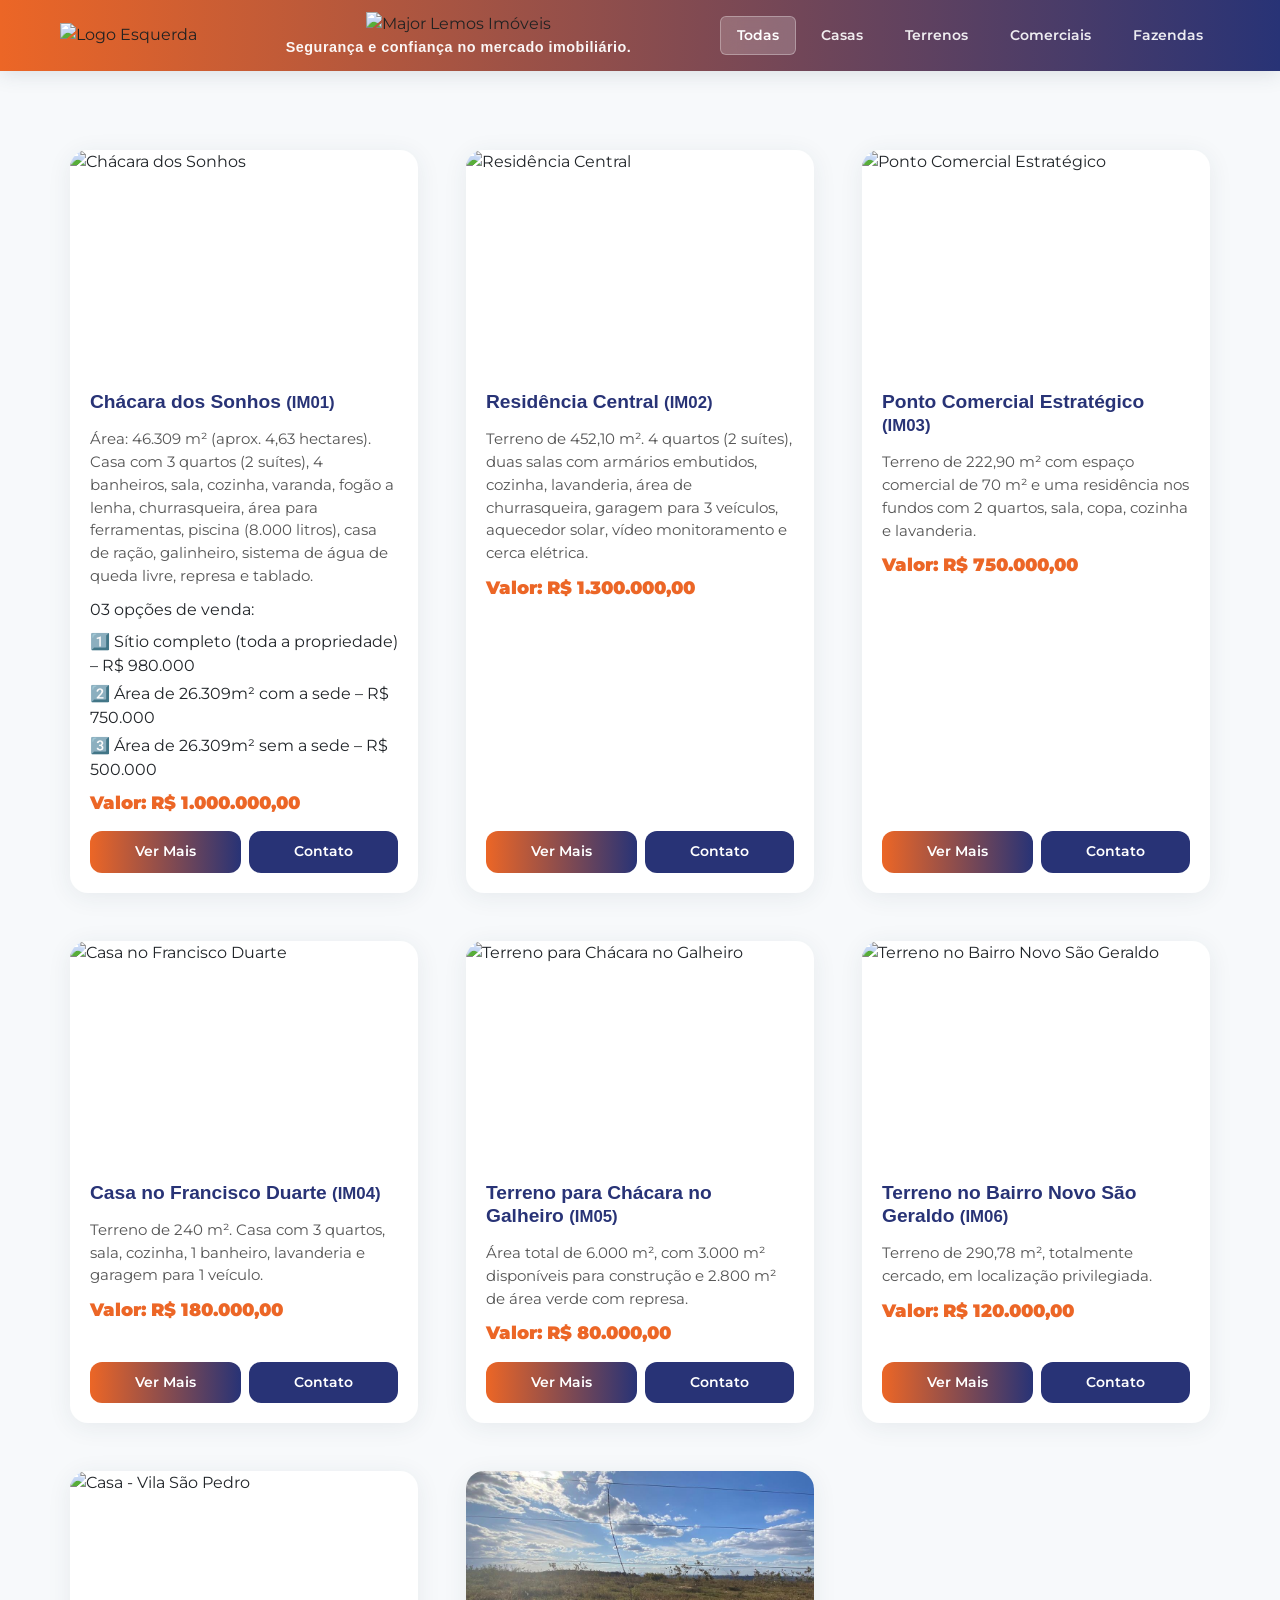
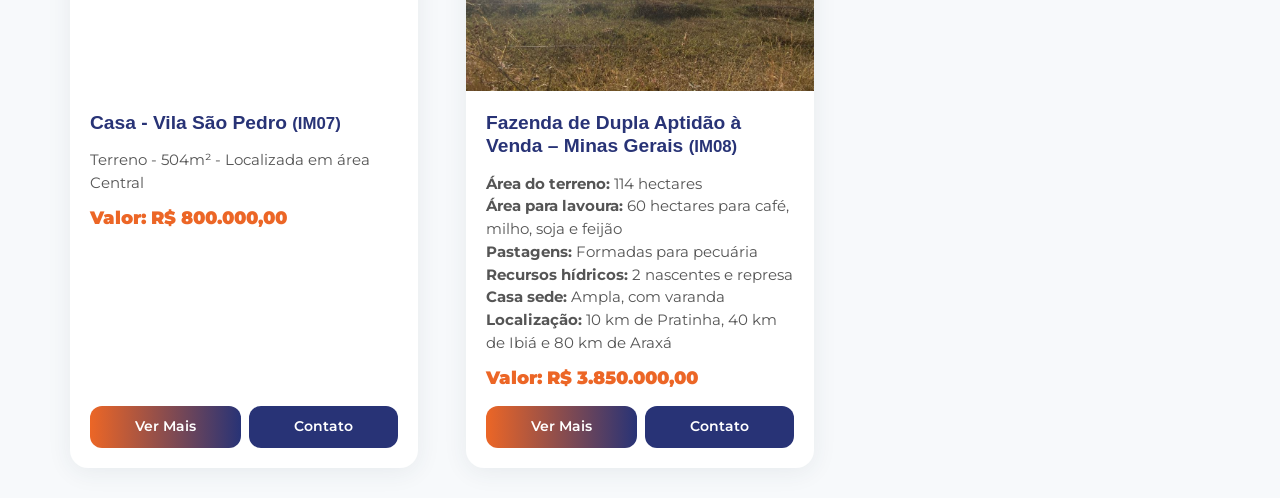
==== index.html @ 381c322c "Add files via upload" ====
<!DOCTYPE html>
<html lang="pt-BR">
<head>
  <meta charset="UTF-8" />
  <meta name="viewport" content="width=device-width, initial-scale=1" />
  <title>Major Lemos Imóveis</title>
  <!-- Importa a fonte Montserrat -->
  <link href="https://fonts.googleapis.com/css2?family=Montserrat:wght@400;600;700&display=swap" rel="stylesheet" />
  <!-- Bootstrap CSS -->
  <link href="https://cdn.jsdelivr.net/npm/bootstrap@5.3.0/dist/css/bootstrap.min.css" rel="stylesheet" />
  <!-- Nosso CSS -->
  <link rel="stylesheet" href="styles.css" />
</head>
<body>
  <!-- Cabeçalho Moderno e Fixo -->
  <header class="site-header" id="header">
    <div class="header-content">
      <!-- Logo Esquerda -->
      <div class="header-left">
        <img src="imageslogo.png" alt="Logo Esquerda" class="header-img" />
      </div>
      
      <!-- Centro: Logo e Slogan -->
      <div class="header-center">
        <img src="imagescenter.png" alt="Major Lemos Imóveis" class="header-img" />
        <p class="slogan">Segurança e confiança no mercado imobiliário.</p>
      </div>
      
      <!-- Menu Desktop -->
      <nav class="header-nav">
        <a class="nav-link active" href="#" data-category="all">Todas</a>
        <a class="nav-link" href="#" data-category="casas">Casas</a>
        <a class="nav-link" href="#" data-category="terrenos">Terrenos</a>
        <a class="nav-link" href="#" data-category="comerciais">Comerciais</a>
        <a class="nav-link" href="#" data-category="fazendas">Fazendas</a>
      </nav>
      
      <!-- Botão Menu Mobile -->
      <button class="mobile-menu-toggle" onclick="toggleMobileMenu()">
        <span>☰ Menu</span>
      </button>
    </div>
    
    <!-- Menu Mobile -->
    <div class="mobile-menu" id="mobileMenu">
      <a class="nav-link active" href="#" data-category="all">Todas</a>
      <a class="nav-link" href="#" data-category="casas">Casas</a>
      <a class="nav-link" href="#" data-category="terrenos">Terrenos</a>
      <a class="nav-link" href="#" data-category="comerciais">Comerciais</a>
      <a class="nav-link" href="#" data-category="fazendas">Fazendas</a>
    </div>
  </header>

  <!-- Seção de Imóveis (Cards) -->
  <main class="container main-container">
    <div class="row g-4" id="property-list">
      <!-- Card 1: Chácara dos Sonhos -->
      <div class="col-xl-4 col-lg-4 col-md-6 col-sm-12 property-card" data-category="casas">
        <div class="card h-100">
          <img src="cha16.jpeg" class="card-img-top" alt="Chácara dos Sonhos" />
          <div class="card-body d-flex flex-column">
            <h5 class="card-title">Chácara dos Sonhos <small>(IM01)</small></h5>
            <div class="card-text-content flex-grow-1">
              <p class="card-text">
                Área: 46.309 m² (aprox. 4,63 hectares). Casa com 3 quartos (2 suítes), 4 banheiros, sala, cozinha, varanda, fogão a lenha, churrasqueira, área para ferramentas, piscina (8.000 litros), casa de ração, galinheiro, sistema de água de queda livre, represa e tablado.
              </p>
              <p class="mb-2">03 opções de venda:</p>
              <p class="mb-1">1️⃣ Sítio completo (toda a propriedade) – R$ 980.000</p>
              <p class="mb-1">2️⃣ Área de 26.309m² com a sede – R$ 750.000</p>
              <p class="mb-2">3️⃣ Área de 26.309m² sem a sede – R$ 500.000</p>
              <p class="price"><strong>Valor: R$ 1.000.000,00</strong></p>
            </div>
            <div class="d-flex justify-content-between gap-2 mt-auto">
              <a href="property1.html" class="btn btn-primary flex-fill">Ver Mais</a>
              <a
                href="https://wa.me/5534984043807?text=Tenho%20interesse%20no%20im%C3%B3vel%20Ch%C3%A1cara%20dos%20Sonhos%20-%20IM01"
                class="btn btn-success flex-fill"
                target="_blank"
                >Contato</a
              >
            </div>
          </div>
        </div>
      </div>

      <!-- Card 2: Residência Central -->
      <div class="col-xl-4 col-lg-4 col-md-6 col-sm-12 property-card" data-category="casas">
        <div class="card h-100">
          <img src="casamajor.jpeg" class="card-img-top" alt="Residência Central" />
          <div class="card-body d-flex flex-column">
            <h5 class="card-title">Residência Central <small>(IM02)</small></h5>
            <div class="card-text-content flex-grow-1">
              <p class="card-text">
                Terreno de 452,10 m². 4 quartos (2 suítes), duas salas com armários embutidos, cozinha, lavanderia, área de churrasqueira, garagem para 3 veículos, aquecedor solar, vídeo monitoramento e cerca elétrica.
              </p>
              <p class="price"><strong>Valor: R$ 1.300.000,00</strong></p>
            </div>
            <div class="d-flex justify-content-between gap-2 mt-auto">
              <a href="property2.html" class="btn btn-primary flex-fill">Ver Mais</a>
              <a
                href="https://wa.me/5534984043807?text=Tenho%20interesse%20no%20im%C3%B3vel%20Resid%C3%AAncia%20Central%20-%20IM02"
                class="btn btn-success flex-fill"
                target="_blank"
                >Contato</a
              >
            </div>
          </div>
        </div>
      </div>

      <!-- Card 3: Ponto Comercial Estratégico -->
      <div class="col-xl-4 col-lg-4 col-md-6 col-sm-12 property-card" data-category="comerciais">
        <div class="card h-100">
          <img src="pc8.jpeg" class="card-img-top" alt="Ponto Comercial Estratégico" />
          <div class="card-body d-flex flex-column">
            <h5 class="card-title">Ponto Comercial Estratégico <small>(IM03)</small></h5>
            <div class="card-text-content flex-grow-1">
              <p class="card-text">
                Terreno de 222,90 m² com espaço comercial de 70 m² e uma residência nos fundos com 2 quartos, sala, copa, cozinha e lavanderia.
              </p>
              <p class="price"><strong>Valor: R$ 750.000,00</strong></p>
            </div>
            <div class="d-flex justify-content-between gap-2 mt-auto">
              <a href="property3.html" class="btn btn-primary flex-fill">Ver Mais</a>
              <a
                href="https://wa.me/5534984043807?text=Tenho%20interesse%20no%20im%C3%B3vel%20Ponto%20Comercial%20Estrat%C3%A9gico%20-%20IM03"
                class="btn btn-success flex-fill"
                target="_blank"
                >Contato</a
              >
            </div>
          </div>
        </div>
      </div>

      <!-- Card 4: Casa no Francisco Duarte -->
      <div class="col-xl-4 col-lg-4 col-md-6 col-sm-12 property-card" data-category="casas">
        <div class="card h-100">
          <img src="fd1.jpeg" class="card-img-top" alt="Casa no Francisco Duarte" />
          <div class="card-body d-flex flex-column">
            <h5 class="card-title">Casa no Francisco Duarte <small>(IM04)</small></h5>
            <div class="card-text-content flex-grow-1">
              <p class="card-text">
                Terreno de 240 m². Casa com 3 quartos, sala, cozinha, 1 banheiro, lavanderia e garagem para 1 veículo.
              </p>
              <p class="price"><strong>Valor: R$ 180.000,00</strong></p>
            </div>
            <div class="d-flex justify-content-between gap-2 mt-auto">
              <a href="property4.html" class="btn btn-primary flex-fill">Ver Mais</a>
              <a
                href="https://wa.me/5534984043807?text=Tenho%20interesse%20no%20im%C3%B3vel%20Casa%20no%20Francisco%20Duarte%20-%20IM04"
                class="btn btn-success flex-fill"
                target="_blank"
                >Contato</a
              >
            </div>
          </div>
        </div>
      </div>

      <!-- Card 5: Terreno para Chácara no Galheiro -->
      <div class="col-xl-4 col-lg-4 col-md-6 col-sm-12 property-card" data-category="terrenos">
        <div class="card h-100">
          <img src="galheiro1.jpeg" class="card-img-top" alt="Terreno para Chácara no Galheiro" />
          <div class="card-body d-flex flex-column">
            <h5 class="card-title">Terreno para Chácara no Galheiro <small>(IM05)</small></h5>
            <div class="card-text-content flex-grow-1">
              <p class="card-text">
                Área total de 6.000 m², com 3.000 m² disponíveis para construção e 2.800 m² de área verde com represa.
              </p>
              <p class="price"><strong>Valor: R$ 80.000,00</strong></p>
            </div>
            <div class="d-flex justify-content-between gap-2 mt-auto">
              <a href="property5.html" class="btn btn-primary flex-fill">Ver Mais</a>
              <a
                href="https://wa.me/5534984043807?text=Tenho%20interesse%20no%20im%C3%B3vel%20Terreno%20para%20Ch%C3%A1cara%20no%20Galheiro%20-%20IM05"
                class="btn btn-success flex-fill"
                target="_blank"
                >Contato</a
              >
            </div>
          </div>
        </div>
      </div>

      <!-- Card 6: Terreno no Bairro Novo São Geraldo -->
      <div class="col-xl-4 col-lg-4 col-md-6 col-sm-12 property-card" data-category="terrenos">
        <div class="card h-100">
          <img src="t1.jpeg" class="card-img-top" alt="Terreno no Bairro Novo São Geraldo" />
          <div class="card-body d-flex flex-column">
            <h5 class="card-title">Terreno no Bairro Novo São Geraldo <small>(IM06)</small></h5>
            <div class="card-text-content flex-grow-1">
              <p class="card-text">
                Terreno de 290,78 m², totalmente cercado, em localização privilegiada.
              </p>
              <p class="price"><strong>Valor: R$ 120.000,00</strong></p>
            </div>
            <div class="d-flex justify-content-between gap-2 mt-auto">
              <a href="property6.html" class="btn btn-primary flex-fill">Ver Mais</a>
              <a
                href="https://wa.me/5534984043807?text=Tenho%20interesse%20no%20im%C3%B3vel%20Terreno%20no%20Bairro%20Novo%20S%C3%A3o%20Geraldo%20-%20IM06"
                class="btn btn-success flex-fill"
                target="_blank"
                >Contato</a
              >
            </div>
          </div>
        </div>
      </div>

      <!-- Card 7: Casa - Vila São Pedro -->
      <div class="col-xl-4 col-lg-4 col-md-6 col-sm-12 property-card" data-category="casas">
        <div class="card h-100">
          <img src="vl1.jpeg" class="card-img-top" alt="Casa - Vila São Pedro" />
          <div class="card-body d-flex flex-column">
            <h5 class="card-title">Casa - Vila São Pedro <small>(IM07)</small></h5>
            <div class="card-text-content flex-grow-1">
              <p class="card-text">
                Terreno - 504m² - Localizada em área Central
              </p>
              <p class="price"><strong>Valor: R$ 800.000,00</strong></p>
            </div>
            <div class="d-flex justify-content-between gap-2 mt-auto">
              <a href="property7.html" class="btn btn-primary flex-fill">Ver Mais</a>
              <a
                href="https://wa.me/5534984043807?text=Tenho%20interesse%20no%20im%C3%B3vel%20Casa%20-%20Vila%20S%C3%A3o%20Pedro%20-%20IM07"
                class="btn btn-success flex-fill"
                target="_blank"
                >Contato</a
              >
            </div>
          </div>
        </div>
      </div>

      <!-- Card 8: Fazenda de Dupla Aptidão à Venda – Minas Gerais -->
      <div class="col-xl-4 col-lg-4 col-md-6 col-sm-12 property-card" data-category="fazendas">
        <div class="card h-100">
          <img src="FAZENDAIBIA (5).jpeg" class="card-img-top" alt="Fazenda de Dupla Aptidão" />
          <div class="card-body d-flex flex-column">
            <h5 class="card-title">Fazenda de Dupla Aptidão à Venda – Minas Gerais <small>(IM08)</small></h5>
            <div class="card-text-content flex-grow-1">
              <p class="card-text">
                <strong>Área do terreno:</strong> 114 hectares<br>
                <strong>Área para lavoura:</strong> 60 hectares para café, milho, soja e feijão<br>
                <strong>Pastagens:</strong> Formadas para pecuária<br>
                <strong>Recursos hídricos:</strong> 2 nascentes e represa<br>
                <strong>Casa sede:</strong> Ampla, com varanda<br>
                <strong>Localização:</strong> 10 km de Pratinha, 40 km de Ibiá e 80 km de Araxá<br>
              </p>
              <p class="price"><strong>Valor: R$ 3.850.000,00</strong></p>
            </div>
            <div class="d-flex justify-content-between gap-2 mt-auto">
              <a href="property8.html" class="btn btn-primary flex-fill">Ver Mais</a>
              <a
                href="https://wa.me/5534984043807?text=Tenho%20interesse%20na%20Fazenda%20Dupla%20Aptid%C3%A3o%20-%20IM08"
                class="btn btn-success flex-fill"
                target="_blank"
                >Contato</a
              >
            </div>
          </div>
        </div>
      </div>
    </div>
  </main>

  <!-- Scripts -->
  <script src="https://cdn.jsdelivr.net/npm/bootstrap@5.3.0/dist/js/bootstrap.bundle.min.js"></script>
  <script src="script.js"></script>
</body>
</html>
---- styles.css ----
/* Importação da fonte Hilmar */
@font-face {
  font-family: 'Hilmar';
  src: url('fonts/Hilmar-Regular.woff2') format('woff2'),
       url('fonts/Hilmar-Regular.woff') format('woff');
  font-weight: normal;
  font-style: normal;
}

/* Variáveis de cores e fontes */
:root {
  --primary-color: #ec6626;      /* Laranja */
  --secondary-color: #283376;    /* Azul */
  --background-color: #f7f9fb;   /* Cinza claro moderno */
  --card-bg: #fff;
  --text-color: #222;
  --font-primary: 'Hilmar', sans-serif;
  --font-secondary: 'Montserrat', Arial, sans-serif;
  --radius-lg: 18px;
  --radius-md: 12px;
  --radius-sm: 6px;
  --shadow-card: 0 4px 24px rgba(44, 62, 80, 0.08);
  --shadow-hover: 0 8px 32px rgba(44, 62, 80, 0.15);
}

/* Reset e corpo */
body {
  font-family: var(--font-secondary);
  background-color: var(--background-color);
  color: var(--text-color);
  margin: 0;
  padding: 0;
  padding-top: 120px; /* Espaço para o header fixo */
}

/* Cabeçalho Moderno e Fixo */
.site-header {
  position: fixed;
  top: 0;
  left: 0;
  right: 0;
  z-index: 1000;
  background: linear-gradient(90deg, var(--primary-color) 0%, var(--secondary-color) 100%);
  padding: 12px 0;
  box-shadow: 0 2px 20px rgba(44,62,80,0.15);
  backdrop-filter: blur(10px);
  transition: all 0.3s ease;
}

.site-header.scrolled {
  padding: 8px 0;
  box-shadow: 0 4px 30px rgba(44,62,80,0.2);
}

.header-content {
  max-width: 1200px;
  margin: 0 auto;
  display: flex;
  align-items: center;
  justify-content: space-between;
  gap: 20px;
  padding: 0 20px;
}

.header-left {
  display: flex;
  align-items: center;
  justify-content: flex-start;
}

.header-left .header-img {
  max-height: 100px;
  width: auto;
  transition: all 0.3s ease;
}

.site-header.scrolled .header-left .header-img {
  max-height: 40px;
}

.header-center {
  flex: 1;
  display: flex;
  flex-direction: column;
  align-items: center;
  justify-content: center;
  text-align: center;
}

.header-center .header-img {
  max-height: 100px;
  width: auto;
  margin-bottom: 1px;
  transition: all 0.3s ease;
}

.site-header.scrolled .header-center .header-img {
  max-height: 45px;
  margin-bottom: 2px;
}

.header-center .slogan {
  margin: 0;
  font-size: 0.9rem;
  color: rgba(255, 255, 255, 0.95);
  font-family: var(--font-primary);
  font-weight: 600;
  letter-spacing: 0.5px;
  text-align: center;
  transition: all 0.3s ease;
}

.site-header.scrolled .header-center .slogan {
  font-size: 0.8rem;
}

/* Menu integrado no header */
.header-nav {
  display: flex;
  align-items: center;
  gap: 8px;
}

.header-nav .nav-link {
  font-weight: 600;
  color: rgba(255, 255, 255, 0.9) !important;
  border-radius: var(--radius-sm);
  padding: 8px 16px !important;
  transition: all 0.3s ease;
  font-size: 0.9rem;
  text-decoration: none;
  border: 1px solid transparent;
}

.header-nav .nav-link:hover, 
.header-nav .nav-link.active,
.mobile-menu .nav-link:hover,
.mobile-menu .nav-link.active {
  background: rgba(255, 255, 255, 0.2);
  color: #fff !important;
  border-color: rgba(255, 255, 255, 0.3);
  backdrop-filter: blur(10px);
}

/* Menu mobile */
.mobile-menu-toggle {
  display: none;
  background: rgba(255, 255, 255, 0.2);
  border: 1px solid rgba(255, 255, 255, 0.3);
  color: white;
  border-radius: var(--radius-sm);
  padding: 8px 12px;
  cursor: pointer;
  transition: all 0.3s ease;
}

.mobile-menu-toggle:hover {
  background: rgba(255, 255, 255, 0.3);
}

.mobile-menu {
  display: none;
  position: absolute;
  top: 100%;
  left: 0;
  right: 0;
  background: linear-gradient(90deg, var(--primary-color) 0%, var(--secondary-color) 100%);
  box-shadow: 0 4px 20px rgba(44,62,80,0.2);
  padding: 15px 20px;
}

.mobile-menu.show {
  display: block;
}

.mobile-menu .nav-link {
  display: block;
  padding: 12px 0 !important;
  border-bottom: 1px solid rgba(255, 255, 255, 0.1);
  margin-bottom: 5px;
  font-weight: 600;
  color: rgba(255, 255, 255, 0.9) !important;
  border-radius: var(--radius-sm);
  text-decoration: none;
  border: 1px solid transparent;
  font-size: 0.9rem;
  transition: all 0.3s ease;
}

.mobile-menu .nav-link:last-child {
  border-bottom: none;
  margin-bottom: 0;
}

/* Container principal */
.main-container {
  padding: 30px 0;
}

/* Grid responsivo com 3 colunas */
.row.g-4 {
  gap: 1.5rem;
}

.property-card {
  margin-bottom: 0;
}

/* Cards de imóveis */
.property-card .card {
  background: var(--card-bg);
  box-shadow: var(--shadow-card);
  border-radius: var(--radius-lg);
  border: none;
  transition: transform 0.3s ease, box-shadow 0.3s ease;
  overflow: hidden;
  height: 100%;
  display: flex;
  flex-direction: column;
  justify-content: space-between;
}

.property-card .card:hover {
  transform: translateY(-8px);
  box-shadow: var(--shadow-hover);
}

.property-card .card-img-top {
  height: 220px;
  object-fit: cover;
  width: 100%;
}

.property-card .card-body {
  flex-grow: 1;
  display: flex;
  flex-direction: column;
  justify-content: space-between;
  padding: 20px;
}

.card-text-content {
  margin-bottom: 15px;
}

.card-title {
  font-family: var(--font-primary);
  font-weight: 700;
  color: var(--secondary-color);
  font-size: 1.2rem;
  margin-bottom: 15px;
}

.card-text {
  font-size: 0.95rem;
  color: #555;
  line-height: 1.5;
  margin-bottom: 10px;
}

.price {
  color: var(--primary-color);
  font-weight: 700;
  font-size: 1.1rem;
  margin-bottom: 0;
}

/* Botões modernos */
.btn-primary {
  background: linear-gradient(90deg, var(--primary-color) 0%, var(--secondary-color) 100%);
  border: none;
  border-radius: var(--radius-md);
  font-weight: 600;
  transition: all 0.3s ease;
  color: #fff;
  padding: 10px 15px;
  font-size: 0.9rem;
}

.btn-primary:hover {
  background: linear-gradient(90deg, #d0551f 0%, #222b5e 100%);
  color: #fff;
  transform: translateY(-2px);
}

.btn-success {
  background: var(--secondary-color);
  border: none;
  border-radius: var(--radius-md);
  font-weight: 600;
  color: #fff;
  transition: all 0.3s ease;
  padding: 10px 15px;
  font-size: 0.9rem;
}

.btn-success:hover {
  background: #222b5e;
  color: #fff;
  transform: translateY(-2px);
}

/* Imagens gerais */
img {
  max-width: 100%;
  height: auto;
  object-fit: cover;
}

/* Carrossel */
.carousel-inner img {
  max-height: 500px;
  width: auto;
  margin: 0 auto;
  object-fit: contain;
  background-color: #f8f9fa;
}

@media (max-width: 768px) {
  .carousel-inner img {
    max-height: 250px;
    height: 250px;
  }
}

/* Animação suave para scroll */
html {
  scroll-behavior: smooth;
}

/* Responsividade */
@media (max-width: 1199.98px) {
  .col-xl-4 {
    flex: 0 0 auto;
    width: 33.333333%;
  }
}

@media (max-width: 991.98px) {
  .header-nav {
    display: none;
  }
  .mobile-menu-toggle {
    display: block;
  }
  .header-content {
    gap: 15px;
    padding: 0 15px;
  }
  .header-center .header-img {
    max-height: 100px;
  }
  .header-center .slogan {
    font-size: 0.8rem;
  }
  body {
    padding-top: 100px;
  }
  .col-lg-4 {
    flex: 0 0 auto;
    width: 33.333333%;
  }
}

@media (max-width: 767.98px) {
  .header-content {
    gap: 10px;
  }
  .header-left .header-img {
    max-height: 40px;
  }
  .header-center .header-img {
    max-height: 45px;
  }
  .header-center .slogan {
    font-size: 0.75rem;
  }
  body {
    padding-top: 90px;
  }
  .card-img-top {
    height: 180px;
  }
  .col-md-6 {
    flex: 0 0 auto;
    width: 50%;
  }
}

@media (max-width: 575.98px) {
  .header-center .slogan {
    display: none;
  }
  body {
    padding-top: 70px;
  }
  .card-img-top {
    height: 200px;
  }
  .col-sm-12 {
    flex: 0 0 auto;
    width: 100%;
  }
  .main-container {
    padding: 20px 0;
  }
  .row.g-4 {
    gap: 1rem;
  }
}

/* Desktop: força 3 colunas */
@media (min-width: 992px) {
  .property-card {
    flex: 0 0 calc(33.333333% - 1rem);
    max-width: calc(33.333333% - 1rem);
  }
}

/* Tablet: 2 colunas */
@media (min-width: 768px) and (max-width: 991.98px) {
  .property-card {
    flex: 0 0 50%;
    max-width: 50%;
  }
}
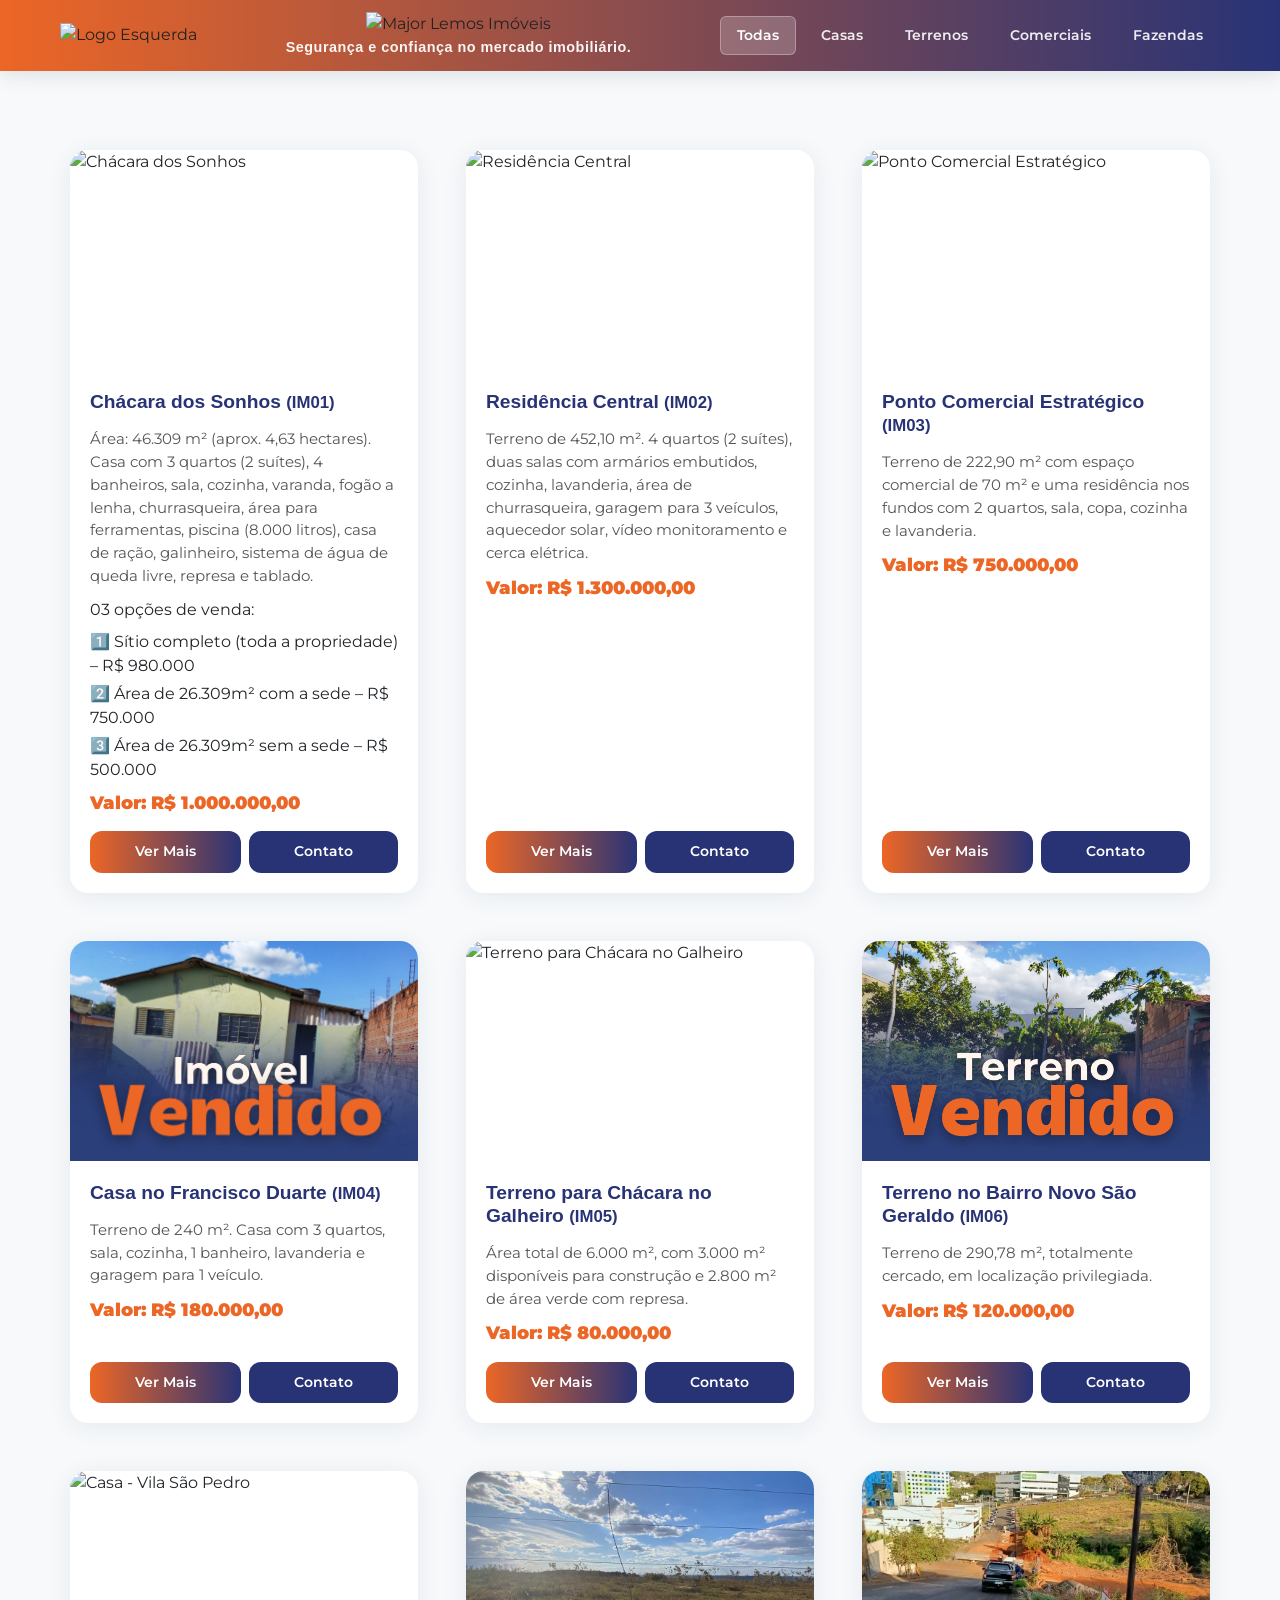
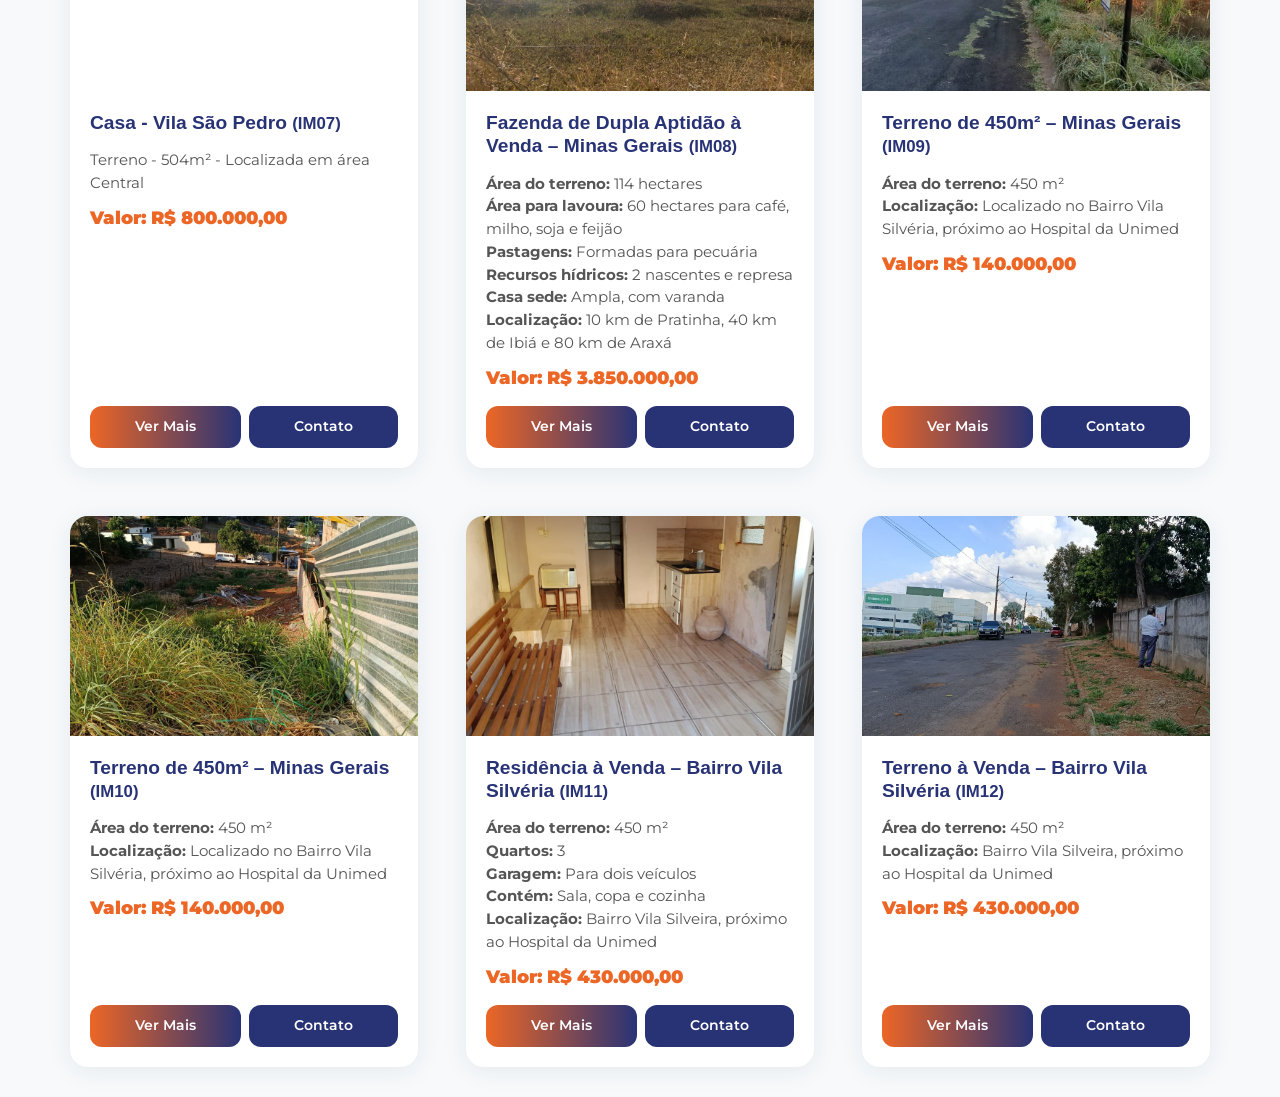
==== commit e079eaf0: "Add files via upload" ====
--- a/index.html
+++ b/index.html
@@ -136,7 +136,7 @@
       <!-- Card 4: Casa no Francisco Duarte -->
       <div class="col-xl-4 col-lg-4 col-md-6 col-sm-12 property-card" data-category="casas">
         <div class="card h-100">
-          <img src="fd1.jpeg" class="card-img-top" alt="Casa no Francisco Duarte" />
+          <img src="fd1.png" class="card-img-top" alt="Casa no Francisco Duarte" />
           <div class="card-body d-flex flex-column">
             <h5 class="card-title">Casa no Francisco Duarte <small>(IM04)</small></h5>
             <div class="card-text-content flex-grow-1">
@@ -186,7 +186,7 @@
       <!-- Card 6: Terreno no Bairro Novo São Geraldo -->
       <div class="col-xl-4 col-lg-4 col-md-6 col-sm-12 property-card" data-category="terrenos">
         <div class="card h-100">
-          <img src="t1.jpeg" class="card-img-top" alt="Terreno no Bairro Novo São Geraldo" />
+          <img src="t1.png" class="card-img-top" alt="Terreno no Bairro Novo São Geraldo" />
           <div class="card-body d-flex flex-column">
             <h5 class="card-title">Terreno no Bairro Novo São Geraldo <small>(IM06)</small></h5>
             <div class="card-text-content flex-grow-1">
@@ -262,6 +262,116 @@
           </div>
         </div>
       </div>
+    
+
+     <!-- Card 9: Terreno - 450m Vila Silveria -->
+      <div class="col-xl-4 col-lg-4 col-md-6 col-sm-12 property-card" data-category="terrenos">
+        <div class="card h-100">
+          <img src="im09 (1).jpeg" class="card-img-top" alt="Terreno 450m" />
+          <div class="card-body d-flex flex-column">
+            <h5 class="card-title">Terreno de 450m² – Minas Gerais <small>(IM09)</small></h5>
+            <div class="card-text-content flex-grow-1">
+              <p class="card-text">
+                <strong>Área do terreno:</strong> 450 m²<br>
+                <strong>Localização:</strong> Localizado no Bairro Vila Silvéria, próximo ao Hospital da Unimed<br>
+              </p>
+              <p class="price"><strong>Valor: R$ 140.000,00</strong></p>
+            </div>
+            <div class="d-flex justify-content-between gap-2 mt-auto">
+              <a href="property9.html" class="btn btn-primary flex-fill">Ver Mais</a>
+              <a
+                href="https://wa.me/5534984043807?text=Tenho%20interesse%20na%20Fazenda%20Dupla%20Aptid%C3%A3o%20-%20IM09"
+                class="btn btn-success flex-fill"
+                target="_blank"
+                >Contato</a>
+            </div>
+          </div>
+        </div>
+      </div>
+   
+
+     <!-- Card 10: Imóvel 450m - 3 quartos -->
+      <div class="col-xl-4 col-lg-4 col-md-6 col-sm-12 property-card" data-category="Terrenos">
+        <div class="card h-100">
+          <img src="im10 (2).jpeg" class="card-img-top" alt="Terreno 450m" />
+          <div class="card-body d-flex flex-column">
+            <h5 class="card-title">Terreno de 450m² – Minas Gerais <small>(IM10)</small></h5>
+            <div class="card-text-content flex-grow-1">
+              <p class="card-text">
+                <strong>Área do terreno:</strong> 450 m²<br>
+                <strong>Localização:</strong> Localizado no Bairro Vila Silvéria, próximo ao Hospital da Unimed<br>
+              </p>
+              <p class="price"><strong>Valor: R$ 140.000,00</strong></p>
+            </div>
+            <div class="d-flex justify-content-between gap-2 mt-auto">
+              <a href="property10.html" class="btn btn-primary flex-fill">Ver Mais</a>
+              <a
+                href="https://wa.me/5534984043807?text=Tenho%20interesse%20na%20Fazenda%20Dupla%20Aptid%C3%A3o%20-%20IM10"
+                class="btn btn-success flex-fill"
+                target="_blank"
+                >Contato</a
+              >
+            </div>
+          </div>
+        </div>
+      </div>
+    
+
+     <!-- Card 11: Residência - 450m² -->
+      <div class="col-xl-4 col-lg-4 col-md-6 col-sm-12 property-card" data-category="casas">
+        <div class="card h-100">
+          <img src="im11 (6).jpeg" class="card-img-top" alt="Residência Vila Silveria" />
+          <div class="card-body d-flex flex-column">
+            <h5 class="card-title">Residência à Venda – Bairro Vila Silvéria <small>(IM11)</small></h5>
+            <div class="card-text-content flex-grow-1">
+              <p class="card-text">
+                <strong>Área do terreno:</strong> 450 m²<br>
+                <strong>Quartos:</strong> 3<br>
+                <strong>Garagem:</strong> Para dois veículos<br>
+                <strong>Contém:</strong> Sala, copa e cozinha<br>
+                <strong>Localização:</strong> Bairro Vila Silveira, próximo ao Hospital da Unimed<br>
+              </p>
+              <p class="price"><strong>Valor: R$ 430.000,00</strong></p>
+            </div>
+            <div class="d-flex justify-content-between gap-2 mt-auto">
+              <a href="property11.html" class="btn btn-primary flex-fill">Ver Mais</a>
+              <a
+                href="https://wa.me/5534984043807?text=Tenho%20interesse%20na%20Fazenda%20Dupla%20Aptid%C3%A3o%20-%20IM11"
+                class="btn btn-success flex-fill"
+                target="_blank"
+                >Contato</a
+              >
+            </div>
+          </div>
+        </div>
+      </div>
+
+
+<!-- Card 11: Terreno - 450m² -->
+      <div class="col-xl-4 col-lg-4 col-md-6 col-sm-12 property-card" data-category="terrenos">
+        <div class="card h-100">
+          <img src="im12 (2).jpeg" class="card-img-top" alt="Terreno 450m" />
+          <div class="card-body d-flex flex-column">
+            <h5 class="card-title">Terreno à Venda – Bairro Vila Silvéria <small>(IM12)</small></h5>
+            <div class="card-text-content flex-grow-1">
+              <p class="card-text">
+                <strong>Área do terreno:</strong> 450 m²<br>
+                <strong>Localização:</strong> Bairro Vila Silveira, próximo ao Hospital da Unimed<br>
+              </p>
+              <p class="price"><strong>Valor: R$ 430.000,00</strong></p>
+            </div>
+            <div class="d-flex justify-content-between gap-2 mt-auto">
+              <a href="property12.html" class="btn btn-primary flex-fill">Ver Mais</a>
+              <a
+                href="https://wa.me/5534984043807?text=Tenho%20interesse%20na%20Fazenda%20Dupla%20Aptid%C3%A3o%20-%20IM12"
+                class="btn btn-success flex-fill"
+                target="_blank"
+                >Contato</a
+              >
+            </div>
+          </div>
+        </div>
+      </div>
     </div>
   </main>
 
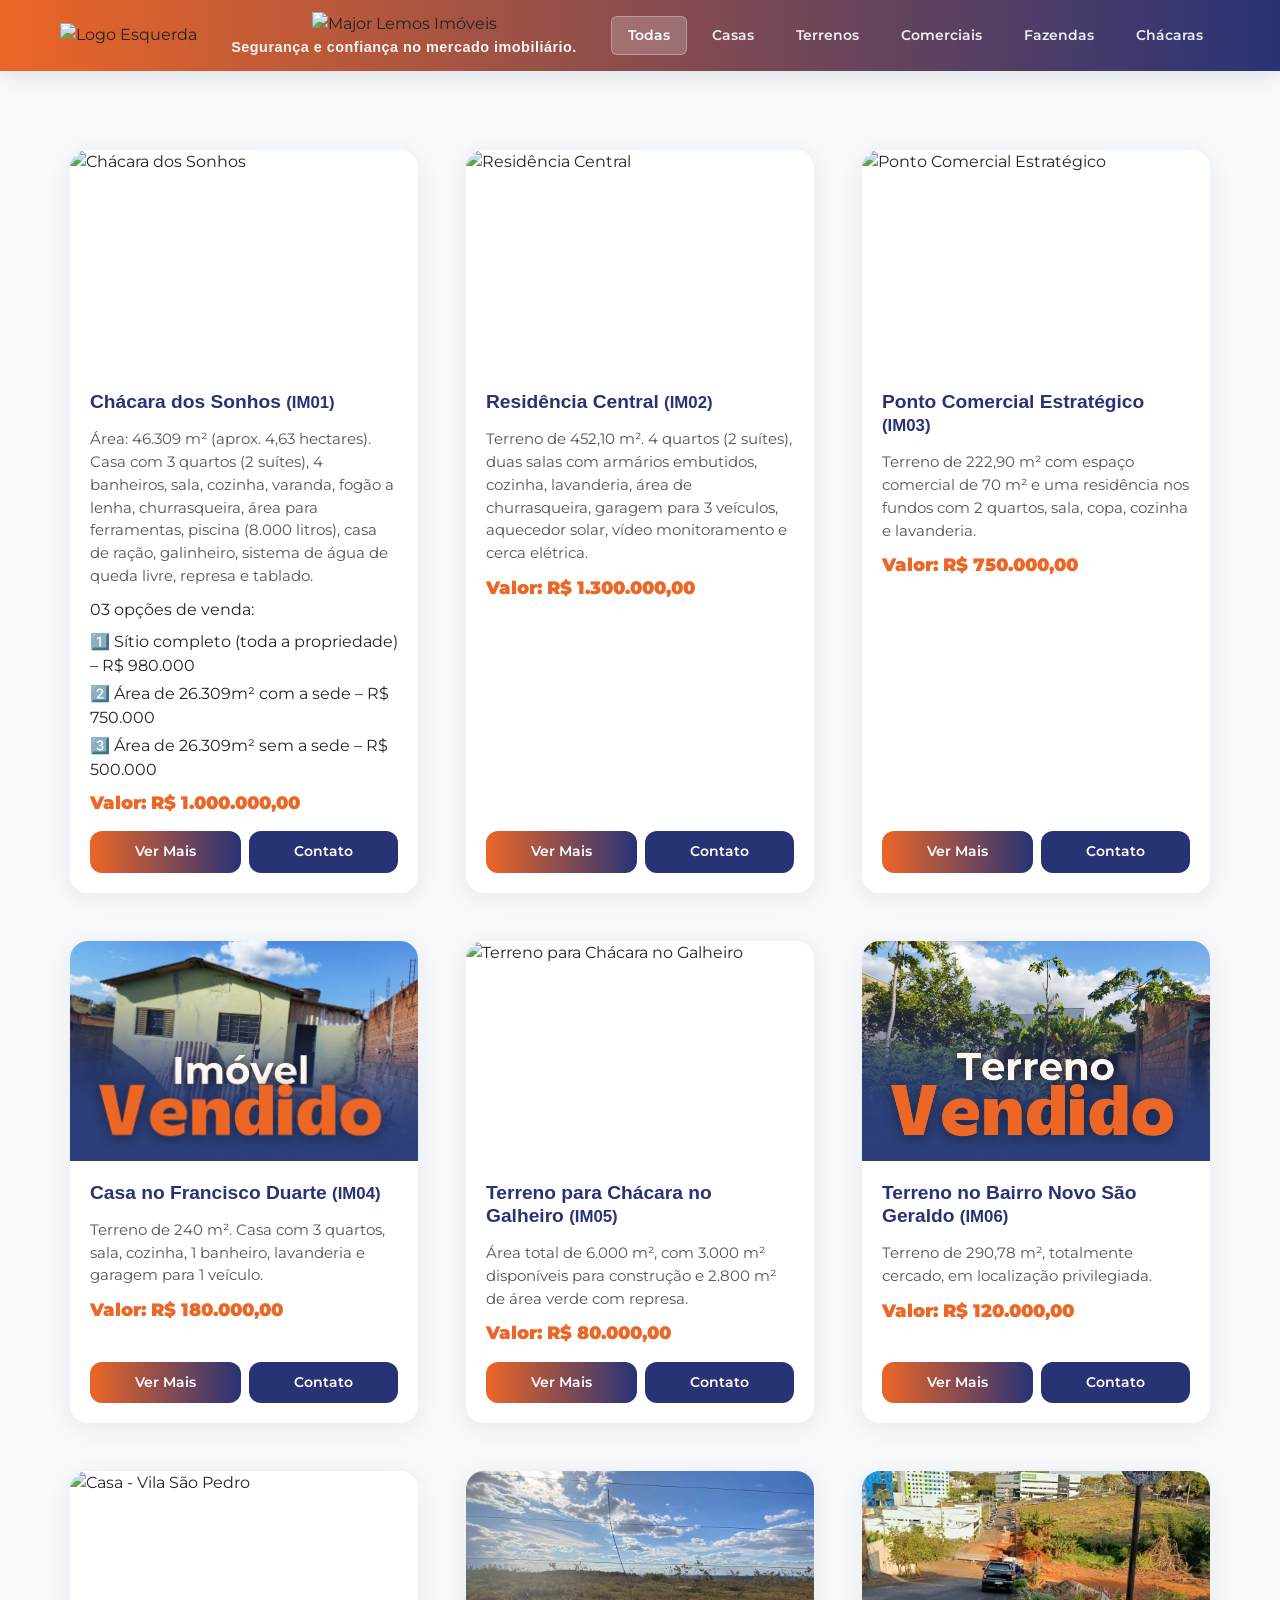
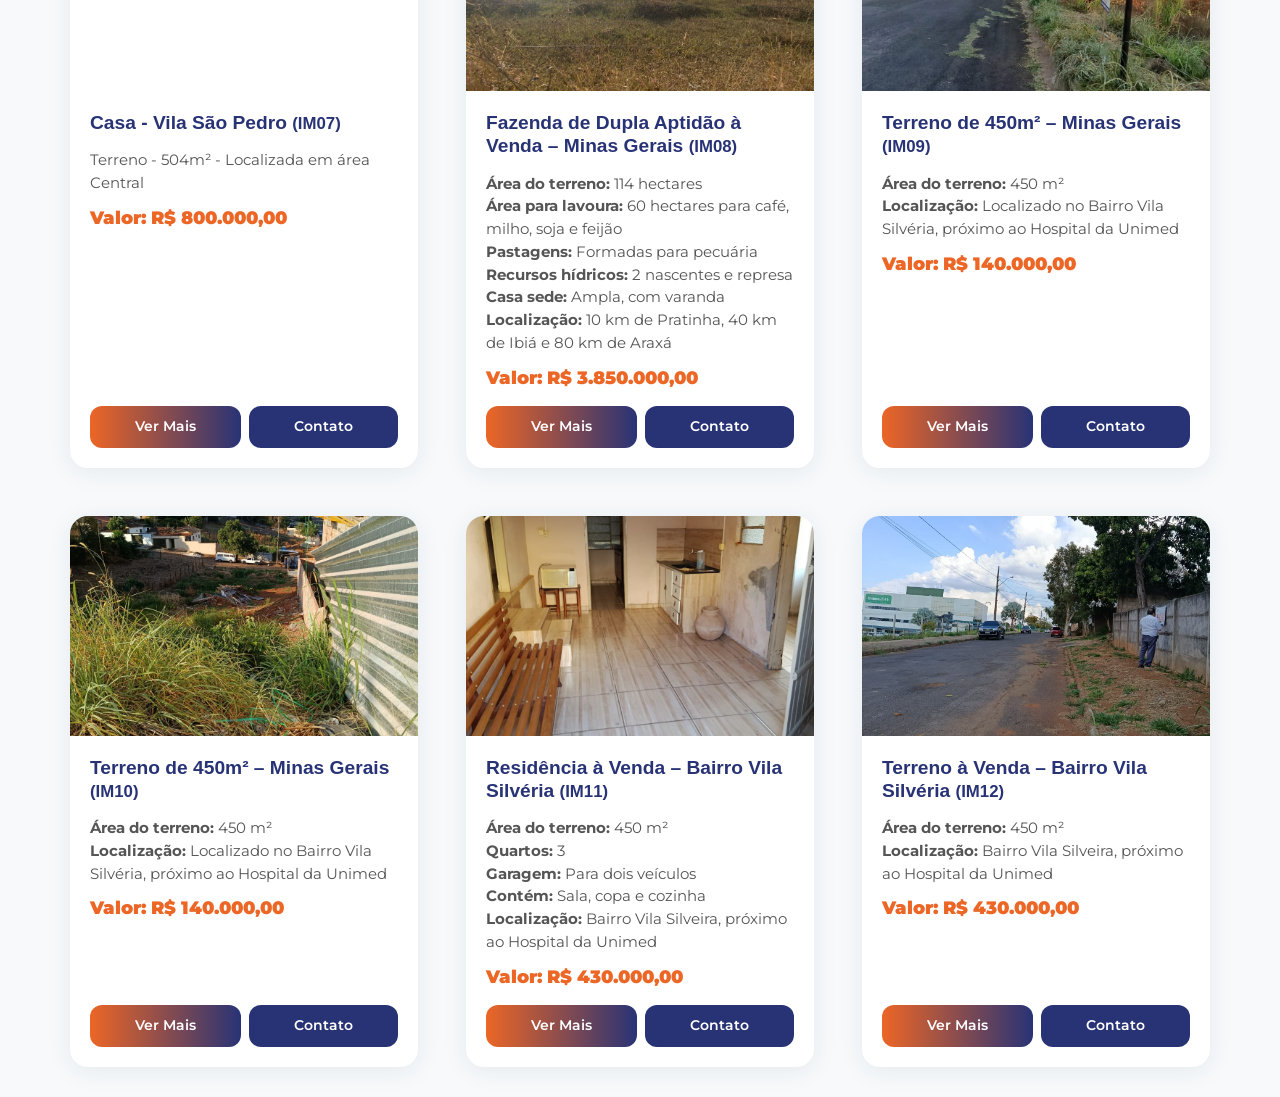
==== commit f88666bd: "Update index.html" ====
--- a/index.html
+++ b/index.html
@@ -33,6 +33,7 @@
         <a class="nav-link" href="#" data-category="terrenos">Terrenos</a>
         <a class="nav-link" href="#" data-category="comerciais">Comerciais</a>
         <a class="nav-link" href="#" data-category="fazendas">Fazendas</a>
+        <a class="nav-link" href="#" data-category="fazendas">Chácaras</a>
       </nav>
       
       <!-- Botão Menu Mobile -->
@@ -48,6 +49,7 @@
       <a class="nav-link" href="#" data-category="terrenos">Terrenos</a>
       <a class="nav-link" href="#" data-category="comerciais">Comerciais</a>
       <a class="nav-link" href="#" data-category="fazendas">Fazendas</a>
+       <a class="nav-link" href="#" data-category="fazendas">Chácaras</a>
     </div>
   </header>
 
